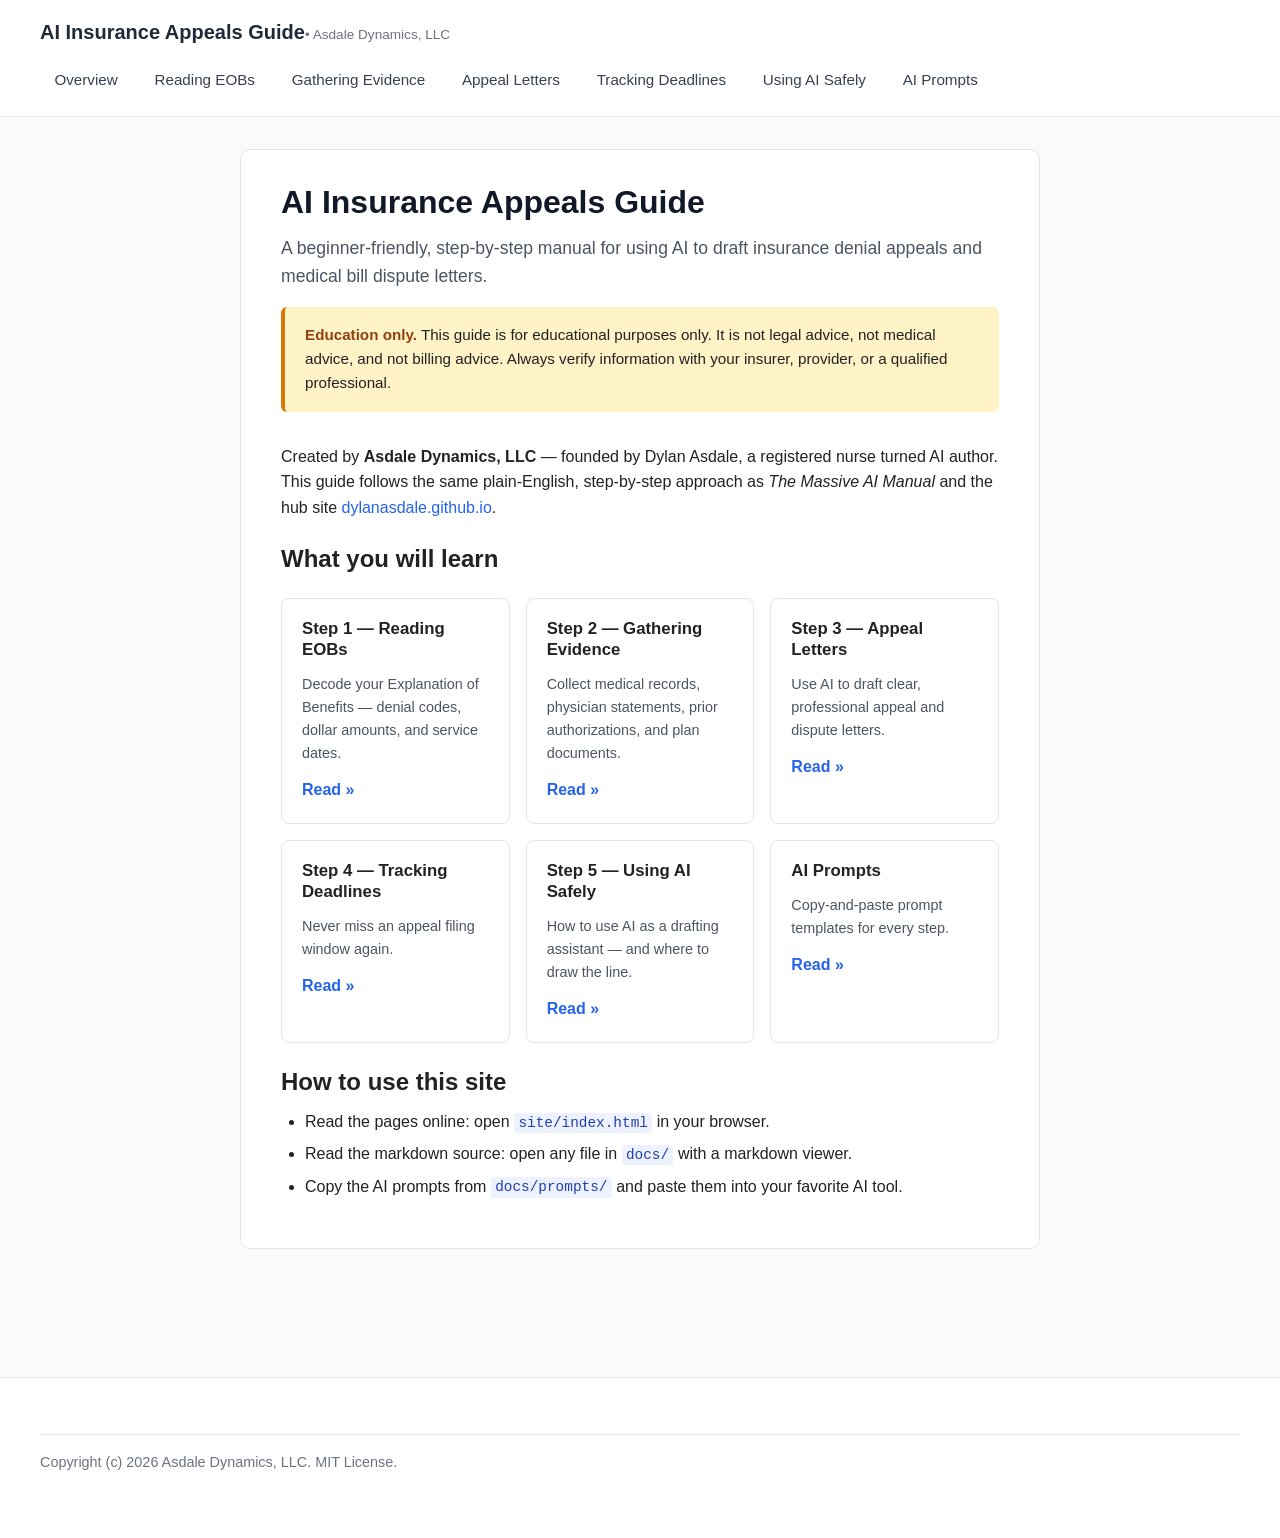
==== site/index.html @ e9d036e8 "Add AI insurance appeals beginner manual: docs, static site, prompts, and license" ====
<!DOCTYPE html>
<html lang="en">
<head>
<meta charset="UTF-8">
<meta name="viewport" content="width=device-width, initial-scale=1.0">
<title>AI Insurance Appeals Guide | Asdale Dynamics, LLC</title>
<link rel="stylesheet" href="css/style.css">
</head>
<body>

<a href="#main-content" class="skip-link">Skip to main content</a>

<header>
  <div class="header-inner">
    <div class="logo">
      <a href="index.html">AI Insurance Appeals Guide<span class="logo-tag">&#8226; Asdale Dynamics, LLC</span></a>
    </div>
    <nav>
      <a href="index.html">Overview</a>
      <a href="eobs.html">Reading EOBs</a>
      <a href="evidence.html">Gathering Evidence</a>
      <a href="appeals.html">Appeal Letters</a>
      <a href="deadlines.html">Tracking Deadlines</a>
      <a href="ai-safety.html">Using AI Safely</a>
      <a href="prompts.html">AI Prompts</a>
    </nav>
  </div>
</header>

<main id="main-content">
  <section class="hero">
    <h1>AI Insurance Appeals Guide</h1>
    <p class="hero-subtitle">A beginner-friendly, step-by-step manual for using AI to draft insurance denial appeals and medical bill dispute letters.</p>

    <div class="disclaimer">
      <strong>Education only.</strong> This guide is for educational purposes only. It is not legal advice, not medical advice, and not billing advice. Always verify information with your insurer, provider, or a qualified professional.
    </div>

    <p>Created by <strong>Asdale Dynamics, LLC</strong> &#8212; founded by Dylan Asdale, a registered nurse turned AI author. This guide follows the same plain-English, step-by-step approach as <em>The Massive AI Manual</em> and the hub site <a href="https://dylanasdale.github.io" target="_blank" rel="noopener">dylanasdale.github.io</a>.</p>

    <h2>What you will learn</h2>

    <div class="link-grid">
      <div class="link-card">
        <h3>Step 1 &#8212; Reading EOBs</h3>
        <p>Decode your Explanation of Benefits &#8212; denial codes, dollar amounts, and service dates.</p>
        <a href="eobs.html">Read &#187;</a>
      </div>
      <div class="link-card">
        <h3>Step 2 &#8212; Gathering Evidence</h3>
        <p>Collect medical records, physician statements, prior authorizations, and plan documents.</p>
        <a href="evidence.html">Read &#187;</a>
      </div>
      <div class="link-card">
        <h3>Step 3 &#8212; Appeal Letters</h3>
        <p>Use AI to draft clear, professional appeal and dispute letters.</p>
        <a href="appeals.html">Read &#187;</a>
      </div>
      <div class="link-card">
        <h3>Step 4 &#8212; Tracking Deadlines</h3>
        <p>Never miss an appeal filing window again.</p>
        <a href="deadlines.html">Read &#187;</a>
      </div>
      <div class="link-card">
        <h3>Step 5 &#8212; Using AI Safely</h3>
        <p>How to use AI as a drafting assistant &#8212; and where to draw the line.</p>
        <a href="ai-safety.html">Read &#187;</a>
      </div>
      <div class="link-card">
        <h3>AI Prompts</h3>
        <p>Copy-and-paste prompt templates for every step.</p>
        <a href="prompts.html">Read &#187;</a>
      </div>
    </div>

    <h2>How to use this site</h2>
    <ul>
      <li>Read the pages online: open <code>site/index.html</code> in your browser.</li>
      <li>Read the markdown source: open any file in <code>docs/</code> with a markdown viewer.</li>
      <li>Copy the AI prompts from <code>docs/prompts/</code> and paste them into your favorite AI tool.</li>
    </ul>
  </section>
</main>

<footer>
  <div class="footer-inner">
    <p class="copyright">Copyright (c) 2026 Asdale Dynamics, LLC. MIT License.</p>
  </div>
</footer>

</body>
</html>
---- site/css/style.css ----
/*
 * AI Insurance Appeals Guide — Static Site Stylesheet
 * Copyright (c) 2026 Asdale Dynamics, LLC
 * Clean, warm, beginner-friendly design.
 */

/* ---------- Base ---------- */
html {
  line-height: 1.6;
  scroll-behavior: smooth;
}

body {
  font-family: -apple-system, BlinkMacSystemFont, "Segoe UI", Roboto,
    Helvetica, Arial, sans-serif, "Apple Color Emoji", "Segoe UI Emoji";
  color: #222;
  margin: 0;
  padding: 0;
  background: #fafafa;
}

a {
  color: #2563eb;
  text-decoration: none;
}

a:hover {
  text-decoration: underline;
}

h1, h2, h3, h4, h5, h6 {
  font-weight: 600;
  line-height: 1.25;
  margin-top: 1.5rem;
  margin-bottom: 0.75rem;
}

h1 { font-size: 2rem; }
h2 { font-size: 1.5rem; }
h3 { font-size: 1.25rem; }

p {
  margin: 0 0 1rem 0;
}

ul, ol {
  margin: 0 0 1rem 1.5rem;
  padding: 0;
}

li {
  margin-bottom: 0.4rem;
}

hr {
  border: none;
  border-top: 1px solid #ddd;
  margin: 2rem 0;
}

/* ---------- Skip link ---------- */
.skip-link {
  position: absolute;
  left: -9999px;
  top: auto;
  width: 1px;
  height: 1px;
  overflow: hidden;
  z-index: 999;
}

.skip-link:focus {
  position: static;
  width: auto;
  height: auto;
  overflow: visible;
  padding: 1rem;
  background: #fff;
  border: 2px solid #2563eb;
  color: #2563eb;
}

/* ---------- Header / Navigation ---------- */
header {
  background: #ffffff;
  border-bottom: 1px solid #e5e5e5;
  position: sticky;
  top: 0;
  z-index: 100;
}

.header-inner {
  max-width: 1200px;
  margin: 0 auto;
  padding: 1rem 1.5rem;
  display: flex;
  flex-direction: column;
  gap: 0.75rem;
}

.logo {
  font-size: 1.25rem;
  font-weight: 700;
  color: #1f2937;
}

.logo a {
  color: inherit;
  text-decoration: none;
}

.logo-tag {
  font-size: 0.85rem;
  color: #6b7280;
  font-weight: normal;
}

nav {
  display: flex;
  flex-wrap: wrap;
  gap: 0.5rem;
  align-items: center;
}

nav a {
  display: inline-block;
  padding: 0.5rem 0.9rem;
  border-radius: 6px;
  color: #374151;
  font-size: 0.95rem;
  font-weight: 500;
}

nav a:hover {
  background: #f3f4f6;
  color: #111827;
  text-decoration: none;
}

nav a.active {
  background: #eff6ff;
  color: #1e40af;
  text-decoration: none;
}

/* ---------- Main content ---------- */
main {
  max-width: 800px;
  margin: 2rem auto;
  padding: 0 1.5rem 4rem;
}

.hero {
  background: #ffffff;
  border: 1px solid #e5e5e5;
  border-radius: 10px;
  padding: 2rem 2.5rem;
  margin-bottom: 2rem;
}

.hero h1 {
  margin-top: 0;
  margin-bottom: 0.75rem;
  font-size: 2rem;
  color: #111827;
}

.hero-subtitle {
  font-size: 1.1rem;
  color: #4b5563;
  margin-bottom: 1rem;
}

.disclaimer {
  background: #fef3c7;
  border-left: 4px solid #d97706;
  padding: 1rem 1.25rem;
  border-radius: 6px;
  font-size: 0.95rem;
  margin-bottom: 2rem;
}

.disclaimer strong {
  color: #92400e;
}

/* ---------- Sections ---------- */
.section {
  background: #ffffff;
  border: 1px solid #e5e5e5;
  border-radius: 10px;
  padding: 2rem 2.5rem;
  margin-bottom: 1.5rem;
}

.section h2 {
  border-bottom: 2px solid #e5e7eb;
  padding-bottom: 0.5rem;
  margin-bottom: 1rem;
}

.section h3 {
  color: #1e40af;
}

.content p, .content li {
  font-size: 1.02rem;
}

/* ---------- Tables ---------- */
table {
  width: 100%;
  border-collapse: collapse;
  margin: 1rem 0;
  font-size: 0.95rem;
}

th, td {
  border: 1px solid #d1d5db;
  padding: 0.6rem 0.8rem;
  text-align: left;
}

th {
  background: #f3f4f6;
  font-weight: 600;
}

table tr:nth-child(even) td {
  background: #f9fafb;
}

/* ---------- Callouts ---------- */
.callout {
  padding: 1rem 1.25rem;
  border-radius: 6px;
  margin: 1.5rem 0;
  font-size: 0.95rem;
}

.callout-info {
  background: #eff6ff;
  border-left: 4px solid #2563eb;
  color: #1e3a8a;
}

.callout-warn {
  background: #fffbeb;
  border-left: 4px solid #d97706;
  color: #92400e;
}

.callout-warn strong {
  color: #92400e;
}

.callout-tip {
  background: #f0fdf4;
  border-left: 4px solid #16a34a;
  color: #14532d;
}

/* ---------- Checklists ---------- */
.checklist {
  list-style: none;
  padding-left: 0;
}

.checklist li {
  margin-bottom: 0.5rem;
  padding-left: 1.5rem;
  position: relative;
}

.checklist li::before {
  content: "\2610";
  position: absolute;
  left: 0;
  top: 0.1rem;
  font-size: 1rem;
  color: #6b7280;
}

/* ---------- Code / pre ---------- */
pre {
  background: #1f2937;
  color: #e5e7eb;
  padding: 1rem 1.25rem;
  border-radius: 6px;
  overflow-x: auto;
  font-size: 0.9rem;
  line-height: 1.5;
  margin: 1rem 0;
}

code {
  font-family: ui-monospace, SFMono-Regular, Menlo, Monaco, Consolas,
    "Liberation Mono", monospace;
  font-size: 0.9em;
  background: #eef2ff;
  padding: 0.15em 0.3em;
  border-radius: 3px;
  color: #1e40af;
}

/* ---------- Footer ---------- */
footer {
  background: #ffffff;
  border-top: 1px solid #e5e5e5;
  padding: 2rem 1.5rem 3rem;
  margin-top: 2rem;
}

.footer-inner {
  max-width: 1200px;
  margin: 0 auto;
}

.copyright {
  font-size: 0.9rem;
  color: #6b7280;
  margin-top: 1.5rem;
  border-top: 1px solid #e5e5e5;
  padding-top: 1rem;
}

/* ---------- Mobile ---------- */
@media (max-width: 640px) {
  h1 { font-size: 1.5rem; }
  h2 { font-size: 1.25rem; }
  .hero { padding: 1.5rem 1rem; }
  .section { padding: 1.5rem 1rem; }
  header .header-inner { padding: 1rem; }
  nav a { padding: 0.4rem 0.7rem; font-size: 0.85rem; }
}

/* ---------- Prompts page ---------- */
.prompt-block {
  background: #f8fafc;
  border: 1px solid #e2e8f0;
  border-radius: 8px;
  padding: 1.5rem;
  margin: 1.5rem 0;
}

.prompt-block h3 {
  margin-top: 0;
}

.copy-btn {
  background: #2563eb;
  color: #ffffff;
  border: none;
  padding: 0.5rem 1rem;
  border-radius: 6px;
  font-size: 0.9rem;
  cursor: pointer;
  margin-top: 0.75rem;
}

.copy-btn:hover {
  background: #1d4ed8;
}

/* ---------- Link cards ---------- */
.link-grid {
  display: grid;
  grid-template-columns: repeat(auto-fit, minmax(200px, 1fr));
  gap: 1rem;
  margin: 1.5rem 0;
}

.link-card {
  border: 1px solid #e5e5e5;
  border-radius: 8px;
  padding: 1.25rem;
  background: #ffffff;
}

.link-card h3 {
  margin-top: 0;
  font-size: 1.05rem;
}

.link-card p {
  font-size: 0.9rem;
  color: #4b5563;
  margin-bottom: 0.75rem;
}

.link-card a {
  font-weight: 600;
  color: #2563eb;
}
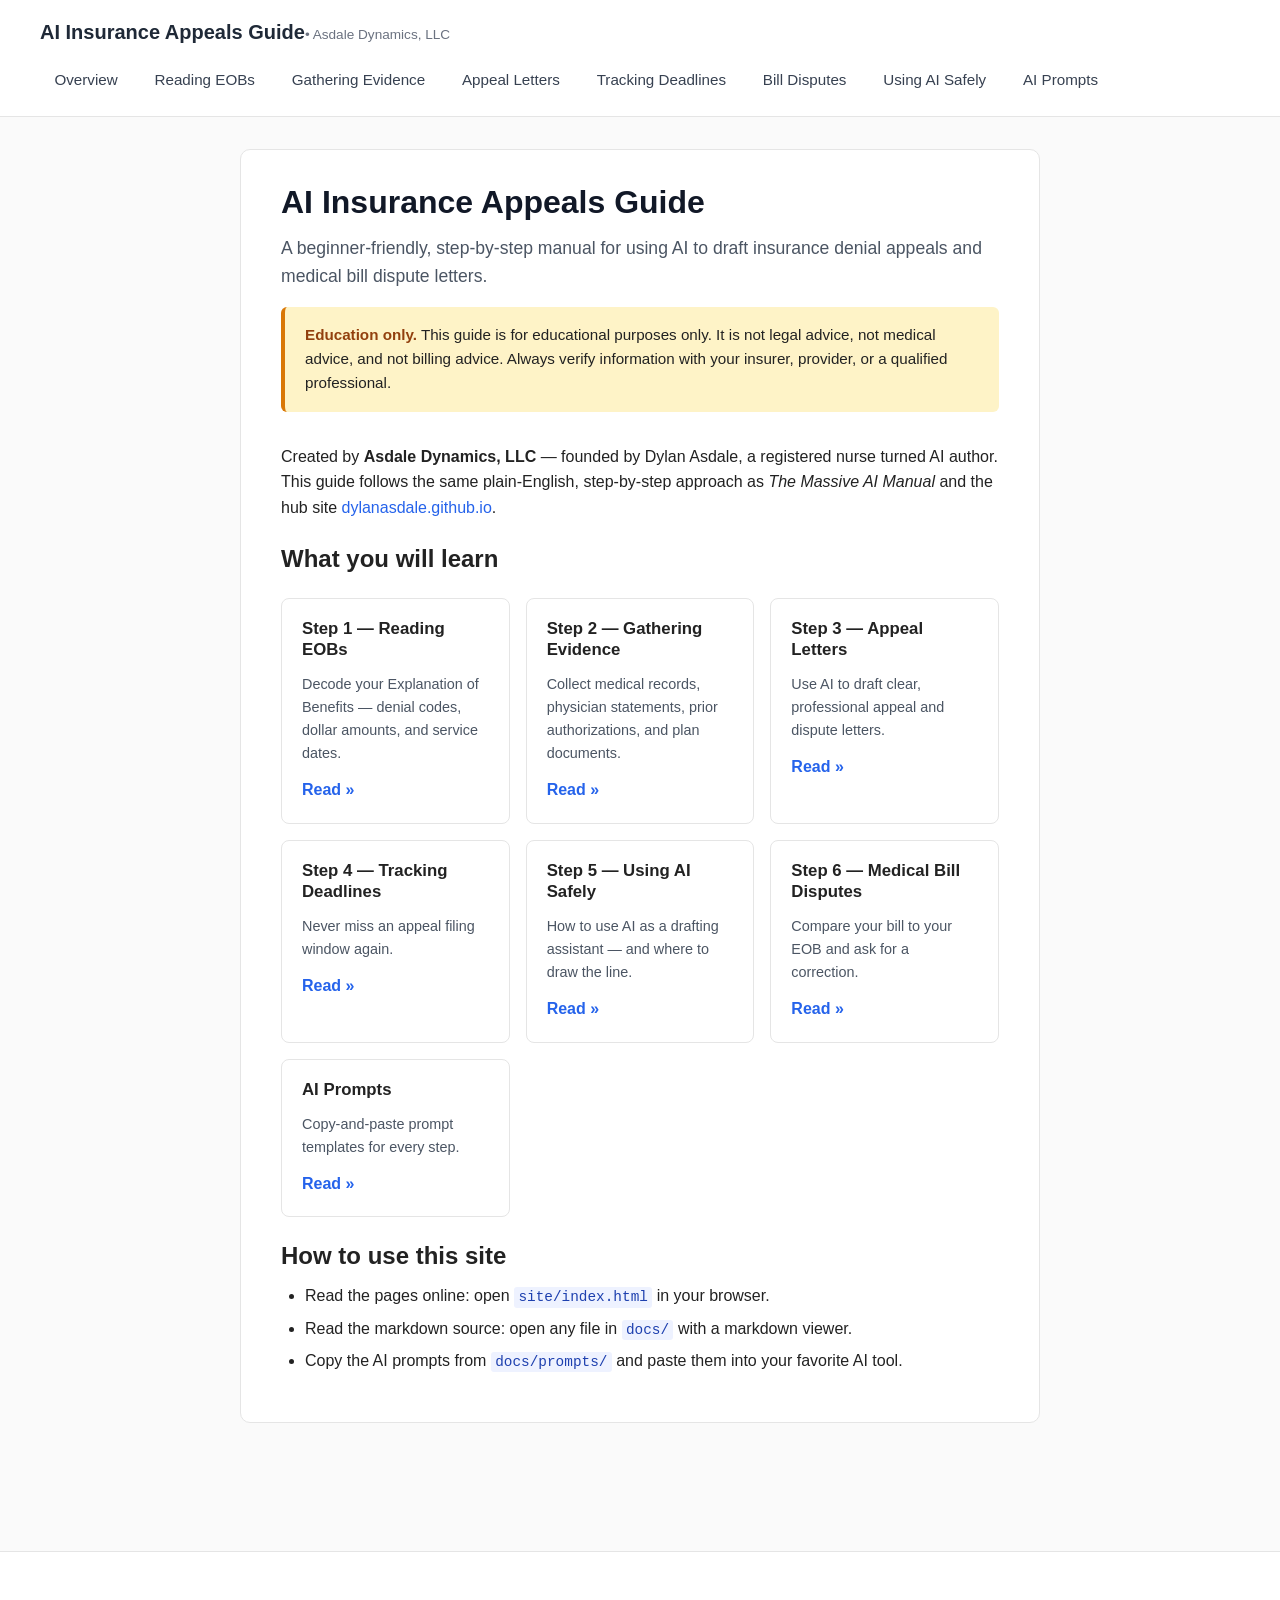
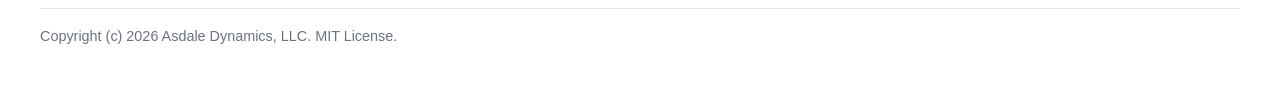
==== commit 280a9e84: "Add medical bill disputes step, improved README, and validation tests" ====
--- a/site/index.html
+++ b/site/index.html
@@ -21,6 +21,7 @@
       <a href="evidence.html">Gathering Evidence</a>
       <a href="appeals.html">Appeal Letters</a>
       <a href="deadlines.html">Tracking Deadlines</a>
+      <a href="disputes.html">Bill Disputes</a>
       <a href="ai-safety.html">Using AI Safely</a>
       <a href="prompts.html">AI Prompts</a>
     </nav>
@@ -67,6 +68,11 @@
         <a href="ai-safety.html">Read &#187;</a>
       </div>
       <div class="link-card">
+        <h3>Step 6 &#8212; Medical Bill Disputes</h3>
+        <p>Compare your bill to your EOB and ask for a correction.</p>
+        <a href="disputes.html">Read &#187;</a>
+      </div>
+      <div class="link-card">
         <h3>AI Prompts</h3>
         <p>Copy-and-paste prompt templates for every step.</p>
         <a href="prompts.html">Read &#187;</a>
